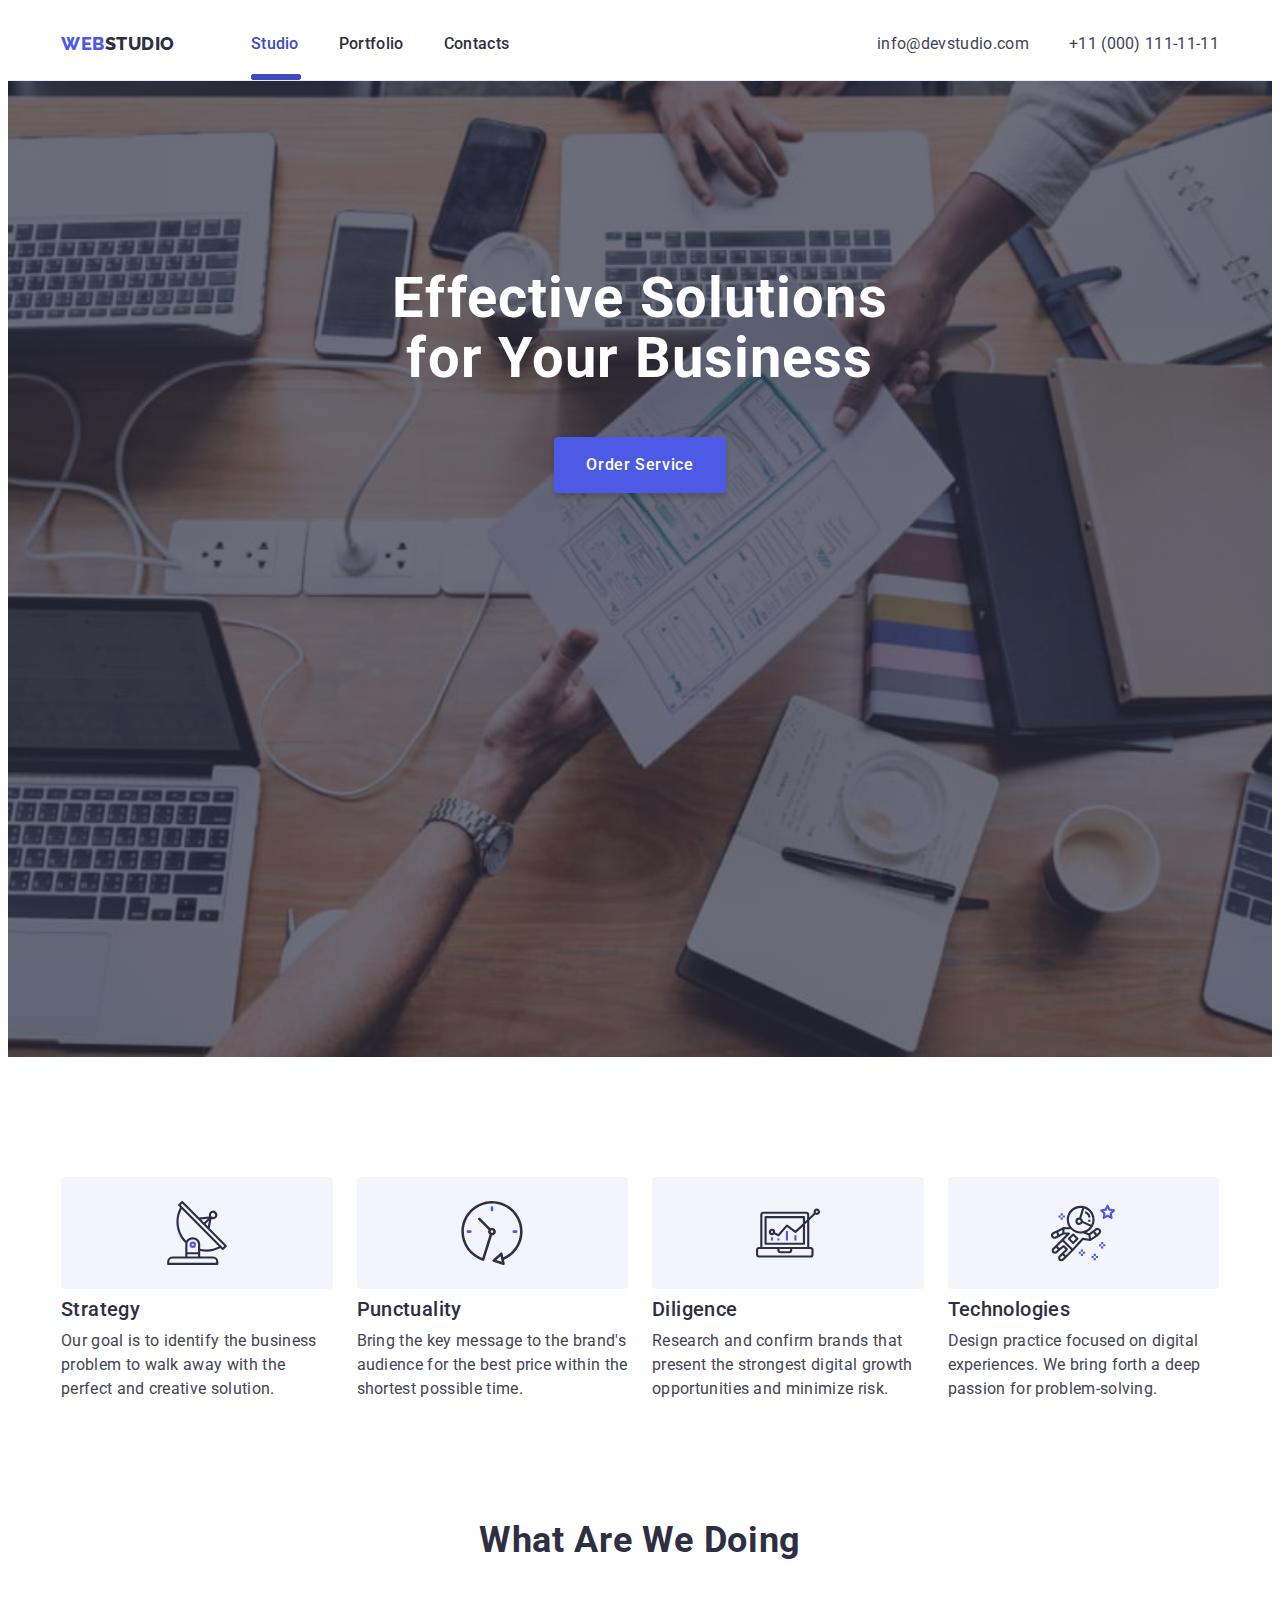
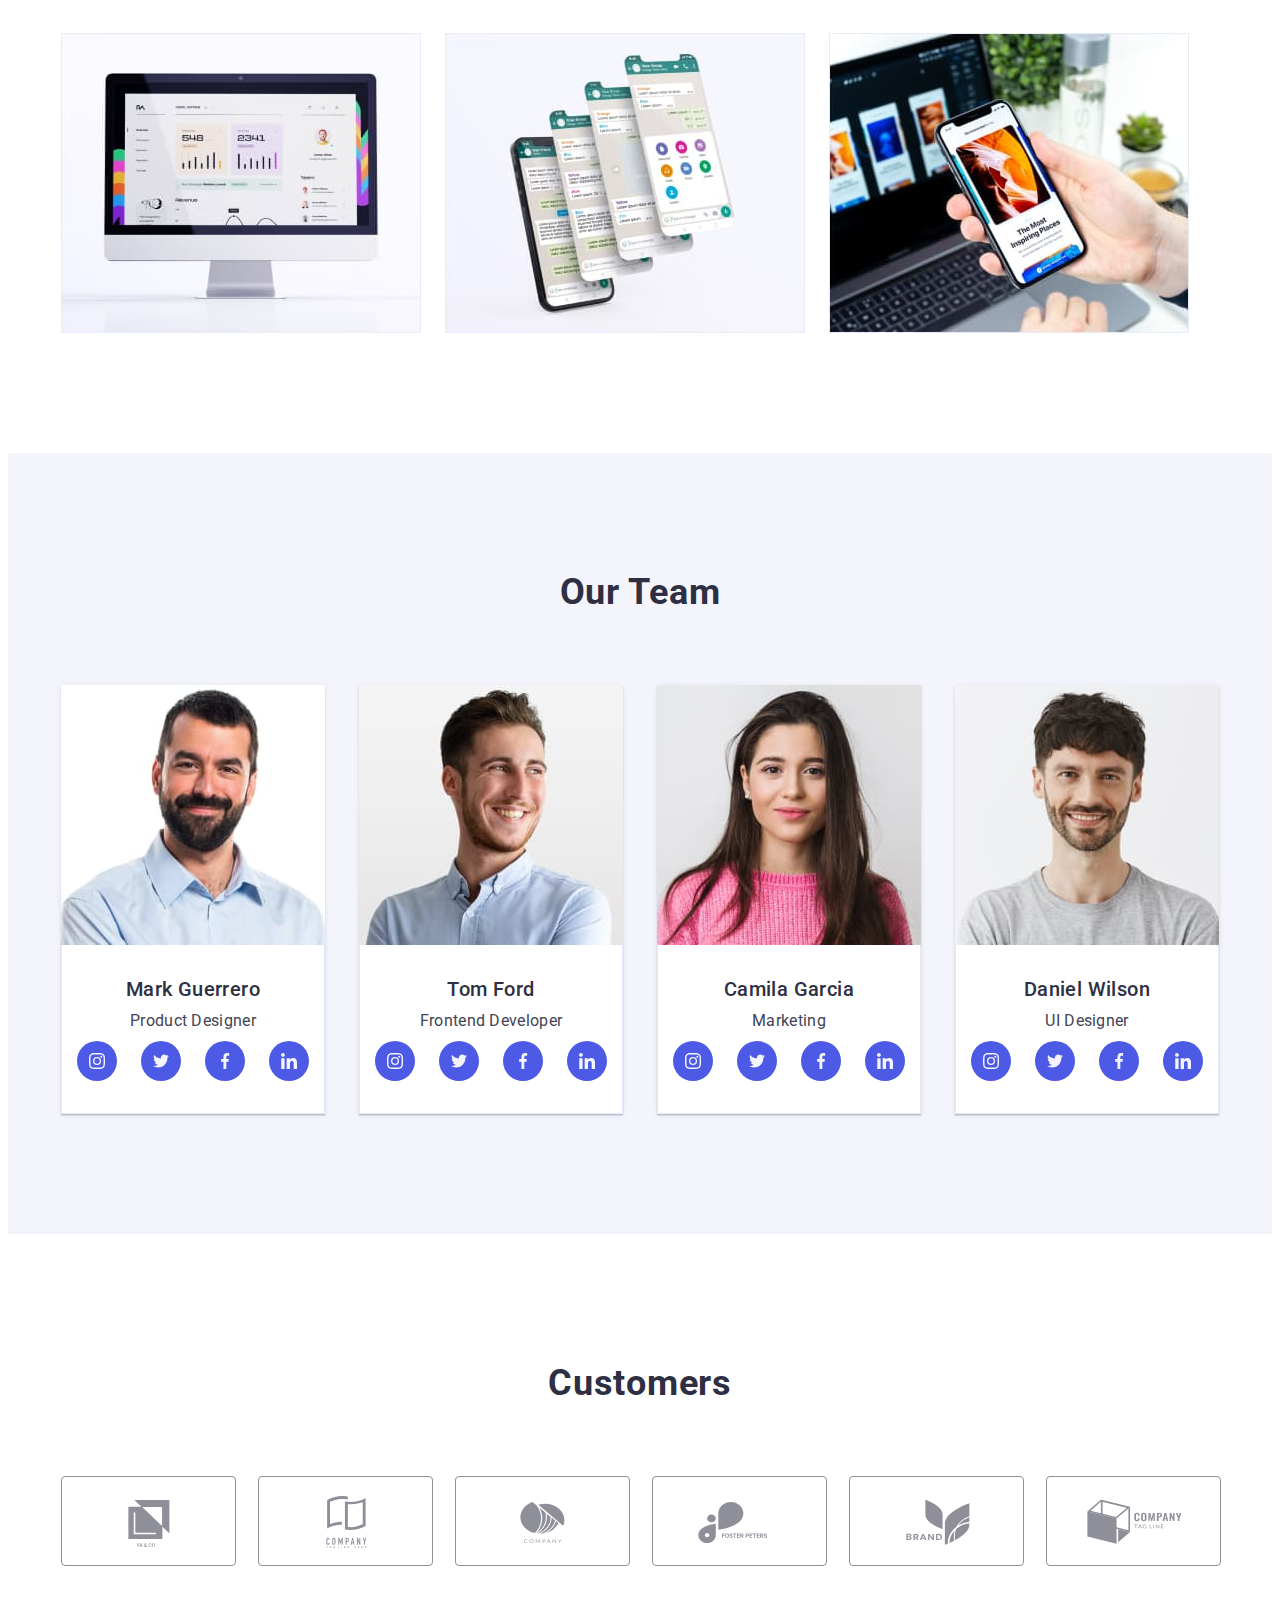
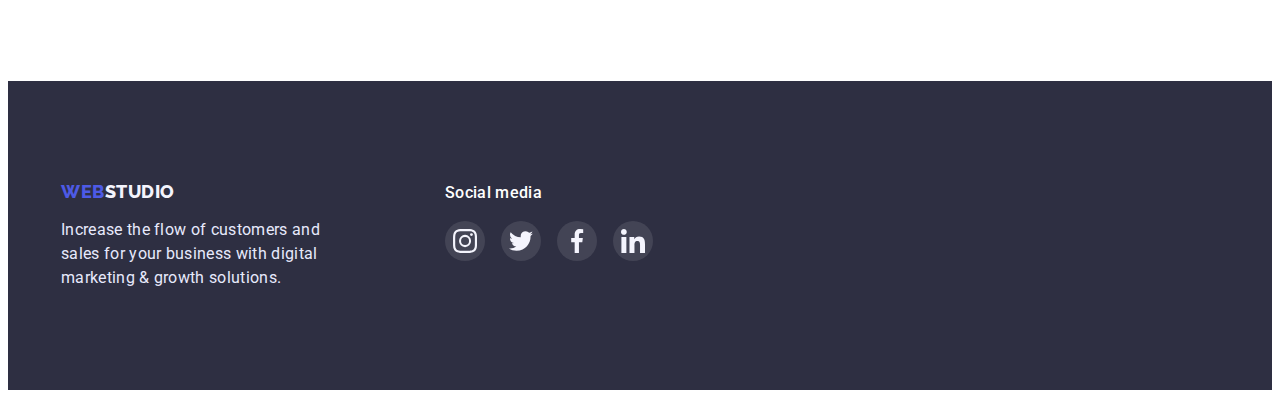
==== index.html @ 2a52113b "Initial commit" ====
<!DOCTYPE html>
<html lang="en">
  <head>
    <meta charset="UTF-8" />
    <meta http-equiv="X-UA-Compatible" content="IE=edge" />
    <meta name="viewport" content="width=device-width, initial-scale=1.0" />
    <title>Studio</title>
    <link rel="preconnect" href="https://fonts.googleapis.com" />
    <link rel="preconnect" href="https://fonts.gstatic.com" crossorigin />
    <link
      href="https://fonts.googleapis.com/css2?family=Raleway:wght@800&family=Roboto:wght@400;500;700&display=swap"
      rel="stylesheet"
    />
    <link
      rel="stylesheet"
      href="https://cdnjs.cloudflare.com/ajax/libs/modern-normalize/1.1.0/modern-normalize.min.css"
      integrity="sha512-wpPYUAdjBVSE4KJnH1VR1HeZfpl1ub8YT/NKx4PuQ5NmX2tKuGu6U/JRp5y+Y8XG2tV+wKQpNHVUX03MfMFn9Q=="
      crossorigin="anonymous"
      referrerpolicy="no-referrer"
    />
    <link rel="stylesheet" href="./css/style.css" />
  </head>
  <body>
    <header class="header-page">
      <div class="container container-menu">
        <nav class="nav-menu">
          <a href="./index.html" class="logo link"
            >Web<span class="part">Studio</span></a
          >
          <ul class="nav-list list">
            <li class="item">
              <a href="./index.html" class="nav-link link current">Studio</a>
            </li>
            <li class="item">
              <a href="./portfolio.html" class="nav-link link">Portfolio</a>
            </li>
            <li class="item">
              <a href="" class="nav-link link">Contacts</a>
            </li>
          </ul>
        </nav>
        <address class="contact">
          <ul class="contact-list list">
            <li class="contact-item">
              <a href="mailto:info@devstudio.com" class="contact-link link"
                >info@devstudio.com</a
              >
            </li>
            <li class="contact-item">
              <a href="tel:+110001111111" class="contact-link link"
                >+11 (000) 111-11-11</a
              >
            </li>
          </ul>
        </address>
      </div>
    </header>
    <main>
      <section class="hero">
        <h1 class="hero-title">Effective Solutions for Your Business</h1>
        <button type="button" class="hero-button" data-modal-open>
          Order Service
        </button>
      </section>
      <!--Benefits section-->
      <section class="benefits-section section">
        <div class="container">
          <h2 class="visually-hidden">Our benefits</h2>
          <ul class="benefits-list list">
            <li class="benefits-item">
              <div class="icon-item">
                <svg class="benefits-icon" width="64" height="64">
                  <use href="./images/icons.svg#icon-antenna"></use>
                </svg>
              </div>
              <h3 class="subtitle">Strategy</h3>
              <p class="text">
                Our goal is to identify the business problem to walk away with
                the perfect and creative solution.
              </p>
            </li>
            <li class="benefits-item">
              <div class="icon-item">
                <svg class="benefits-icon" width="64" height="64">
                  <use href="./images/icons.svg#icon-clock"></use>
                </svg>
              </div>
              <h3 class="subtitle">Punctuality</h3>
              <p class="text">
                Bring the key message to the brand's audience for the best price
                within the shortest possible time.
              </p>
            </li>
            <li class="benefits-item">
              <div class="icon-item">
                <svg class="benefits-icon" width="64" height="64">
                  <use href="./images/icons.svg#icon-diagram"></use>
                </svg>
              </div>
              <h3 class="subtitle">Diligence</h3>
              <p class="text">
                Research and confirm brands that present the strongest digital
                growth opportunities and minimize risk.
              </p>
            </li>
            <li class="benefits-item">
              <div class="icon-item">
                <svg class="benefits-icon" width="64" height="64">
                  <use href="./images/icons.svg#icon-astronaut"></use>
                </svg>
              </div>
              <h3 class="subtitle">Technologies</h3>
              <p class="text">
                Design practice focused on digital experiences. We bring forth a
                deep passion for problem-solving.
              </p>
            </li>
          </ul>
        </div>
      </section>
      <section class="about-section section">
        <div class="container">
          <h2 class="section-title">What are we doing</h2>
          <ul class="image-list list">
            <li class="image-item">
              <img
                src="./images/img1.jpg"
                alt="Monitor of computer"
                width="360"
                height="300"
              />
            </li>
            <li class="image-item">
              <img
                src="./images/img2.jpg"
                alt="Smartphone"
                width="360"
                height="300"
              />
            </li>
            <li class="image-item">
              <img
                src="./images/img3.jpg"
                alt="Laptop and mobile phone"
                width="360"
                height="300"
              />
            </li>
          </ul>
        </div>
      </section>
      <!--Our team section-->
      <section class="team-section section">
        <div class="container">
          <h2 class="section-title">Our Team</h2>
          <ul class="team-list list">
            <li class="team-item">
              <div class="team-card">
                <img
                  src="./images/mark.jpg"
                  alt="Member of team Mark Guerrero"
                  width="264"
                  height="260"
                  class="card-img"
                />
                <div class="content-team content">
                  <h3 class="card-title centered">Mark Guerrero</h3>
                  <p class="card-text centered">Product Designer</p>
                  <ul class="content-list list">
                    <li class="content-item">
                      <a href="" class="content-link link">
                        <svg class="content-soc-icon" width="16" height="16">
                          <use href="./images/icons.svg#icon-instagram"></use>
                        </svg>
                      </a>
                    </li>
                    <li class="content-item">
                      <a href="" class="content-link link">
                        <svg class="content-soc-icon" width="16" height="16">
                          <use href="./images/icons.svg#icon-twitter"></use>
                        </svg>
                      </a>
                    </li>
                    <li class="content-item">
                      <a href="" class="content-link link">
                        <svg class="content-soc-icon" width="16" height="16">
                          <use href="./images/icons.svg#icon-facebook"></use>
                        </svg>
                      </a>
                    </li>
                    <li class="content-item">
                      <a href="" class="content-link link">
                        <svg class="content-soc-icon" width="16" height="16">
                          <use href="./images/icons.svg#icon-linkedin"></use>
                        </svg>
                      </a>
                    </li>
                  </ul>
                </div>
              </div>
            </li>
            <li class="team-item">
              <div class="team-card">
                <img
                  src="./images/tom.jpg"
                  alt="Member of team Tom Ford"
                  width="264"
                  height="260"
                  class="card-img"
                />
                <div class="content-team content">
                  <h3 class="card-title centered">Tom Ford</h3>
                  <p class="card-text centered">Frontend Developer</p>
                  <ul class="content-list list">
                    <li class="content-item">
                      <a href="" class="content-link link">
                        <svg class="content-soc-icon" width="16" height="16">
                          <use href="./images/icons.svg#icon-instagram"></use>
                        </svg>
                      </a>
                    </li>
                    <li class="content-item">
                      <a href="" class="content-link link">
                        <svg class="content-soc-icon" width="16" height="16">
                          <use href="./images/icons.svg#icon-twitter"></use>
                        </svg>
                      </a>
                    </li>
                    <li class="content-item">
                      <a href="" class="content-link link">
                        <svg class="content-soc-icon" width="16" height="16">
                          <use href="./images/icons.svg#icon-facebook"></use>
                        </svg>
                      </a>
                    </li>
                    <li class="content-item">
                      <a href="" class="content-link link">
                        <svg class="content-soc-icon" width="16" height="16">
                          <use href="./images/icons.svg#icon-linkedin"></use>
                        </svg>
                      </a>
                    </li>
                  </ul>
                </div>
              </div>
            </li>
            <li class="team-item">
              <div class="team-card">
                <img
                  src="./images/camila.jpg"
                  alt="Member of team Camila Garcia"
                  width="264"
                  height="260"
                  class="card-img"
                />
                <div class="content-team content">
                  <h3 class="card-title centered">Camila Garcia</h3>
                  <p class="card-text centered">Marketing</p>
                  <ul class="content-list list">
                    <li class="content-item">
                      <a href="" class="content-link link">
                        <svg class="content-soc-icon" width="16" height="16">
                          <use href="./images/icons.svg#icon-instagram"></use>
                        </svg>
                      </a>
                    </li>
                    <li class="content-item">
                      <a href="" class="content-link link">
                        <svg class="content-soc-icon" width="16" height="16">
                          <use href="./images/icons.svg#icon-twitter"></use>
                        </svg>
                      </a>
                    </li>
                    <li class="content-item">
                      <a href="" class="content-link link">
                        <svg class="content-soc-icon" width="16" height="16">
                          <use href="./images/icons.svg#icon-facebook"></use>
                        </svg>
                      </a>
                    </li>
                    <li class="content-item">
                      <a href="" class="content-link link">
                        <svg class="content-soc-icon" width="16" height="16">
                          <use href="./images/icons.svg#icon-linkedin"></use>
                        </svg>
                      </a>
                    </li>
                  </ul>
                </div>
              </div>
            </li>
            <li class="team-item">
              <div class="team-card">
                <img
                  src="./images/daniel.jpg"
                  alt="Member of team Daniel Wilson"
                  width="264"
                  height="260"
                  class="card-img"
                />
                <div class="content-team content">
                  <h3 class="card-title centered">Daniel Wilson</h3>
                  <p class="card-text centered">UI Designer</p>

                  <ul class="content-list list">
                    <li class="content-item">
                      <a href="" class="content-link link">
                        <svg class="content-soc-icon" width="16" height="16">
                          <use href="./images/icons.svg#icon-instagram"></use>
                        </svg>
                      </a>
                    </li>
                    <li class="content-item">
                      <a href="" class="content-link link">
                        <svg class="content-soc-icon" width="16" height="16">
                          <use href="./images/icons.svg#icon-twitter"></use>
                        </svg>
                      </a>
                    </li>
                    <li class="content-item">
                      <a href="" class="content-link link">
                        <svg class="content-soc-icon" width="16" height="16">
                          <use href="./images/icons.svg#icon-facebook"></use>
                        </svg>
                      </a>
                    </li>
                    <li class="content-item">
                      <a href="" class="content-link link">
                        <svg class="content-soc-icon" width="16" height="16">
                          <use href="./images/icons.svg#icon-linkedin"></use>
                        </svg>
                      </a>
                    </li>
                  </ul>
                </div>
              </div>
            </li>
          </ul>
        </div>
      </section>
      <!--Customers-section-->
      <section class="customers-section section">
        <div class="container">
          <h2 class="customers-title centered">Customers</h2>
          <ul class="customers-list list">
            <li class="customers-item">
              <a href="" class="customers-link link">
                <svg class="customers-icon" width="104" height="56">
                  <use href="./images/icons.svg#icon-logo_1"></use>
                </svg>
              </a>
            </li>
            <li class="customers-item">
              <a href="" class="customers-link link">
                <svg class="customers-icon" width="104" height="56">
                  <use href="./images/icons.svg#icon-logo_2"></use>
                </svg>
              </a>
            </li>
            <li class="customers-item">
              <a href="" class="customers-link link">
                <svg class="customers-icon" width="104" height="56">
                  <use href="./images/icons.svg#icon-logo_3"></use>
                </svg>
              </a>
            </li>
            <li class="customers-item">
              <a href="" class="customers-link link">
                <svg class="customers-icon" width="104" height="56">
                  <use href="./images/icons.svg#icon-logo_4"></use>
                </svg>
              </a>
            </li>
            <li class="customers-item">
              <a href="" class="customers-link link">
                <svg class="customers-icon" width="104" height="56">
                  <use href="./images/icons.svg#icon-logo_5"></use>
                </svg>
              </a>
            </li>
            <li class="customers-item">
              <a href="" class="customers-link link">
                <svg class="customers-icon" width="104" height="56">
                  <use href="./images/icons.svg#icon-logo_6"></use>
                </svg>
              </a>
            </li>
          </ul>
        </div>
      </section>
      <!--Modal window-->
      <div class="backdrop is-hidden" data-modal>
        <div class="modal">
          <button class="modal-close-btn" type="button" data-modal-close>
            <svg class="modal-close-icon" width="8" height="8">
              <use href="./images/icons.svg#icon-close-black"></use>
            </svg>
          </button>
        </div>
      </div>
    </main>
    <footer class="end-page">
      <div class="footer-container container">
        <div class="footer-content">
          <a href="./index.html" class="footer-logo link"
            >Web<span class="footer-part">Studio</span></a
          >
          <p class="footer-text">
            Increase the flow of customers and sales for your business with
            digital marketing & growth solutions.
          </p>
        </div>
        <div class="footer-soc-content">
          <p class="soc-text">Social media</p>
          <ul class="footer-soc-list list">
            <li class="footer-soc-item">
              <a href="" class="footer-soc-link link">
                <svg class="footer-soc-icon" width="24" height="24">
                  <use href="./images/icons.svg#icon-instagram"></use>
                </svg>
              </a>
            </li>
            <li class="footer-soc-item">
              <a href="" class="footer-soc-link link">
                <svg class="footer-soc-icon" width="24" height="24">
                  <use href="./images/icons.svg#icon-twitter"></use>
                </svg>
              </a>
            </li>
            <li class="footer-soc-item">
              <a href="" class="footer-soc-link link">
                <svg class="footer-soc-icon" width="24" height="24">
                  <use href="./images/icons.svg#icon-facebook"></use>
                </svg>
              </a>
            </li>
            <li class="footer-soc-item">
              <a href="" class="footer-soc-link link">
                <svg class="footer-soc-icon" width="24" height="24">
                  <use href="./images/icons.svg#icon-linkedin"></use>
                </svg>
              </a>
            </li>
          </ul>
        </div>
      </div>
    </footer>

    <script src="./js/modal.js"></script>
  </body>
</html>
---- css/style.css ----
:root {
  --primary-color: #2e2f42;
  --branding-color: #404bbf;
  --accent-color: #4d5ae5;
  --invent-color: #ffffff;
  --secondary-color: #434455;
  --additional-color: #f4f4fd;
  --rare-color: #e7e9fc;
  --default-color: #000;
  --decoration-color: #8e8f99;
  --box-shadow: 0px 1px 6px rgba(46, 47, 66, 0.08),
    0px 1px 1px rgba(46, 47, 66, 0.16), 0px 2px 1px rgba(46, 47, 66, 0.08);
  --transition-duration: 250ms;
  --transition-time-function: cubic-bezier(0.4, 0, 0.2, 1);
}

body {
  font-family: "Roboto", sans-serif;
  font-weight: 400;
  font-size: 16px;
  letter-spacing: 0.02em;
  color: var(--secondary-color);
}
h1,
h2,
h3,
h4,
h5,
h6,
p {
  margin-top: 0;
  margin-bottom: 0;
}
img {
  display: block;
  width: 100%;
}

.container {
  width: 1158px;
  padding-left: 15px;
  padding-right: 15px;
  margin-left: auto;
  margin-right: auto;
}

.list {
  list-style-type: none;
  margin: 0;
  padding: 0;
}
.link {
  text-decoration: none;
}
.visually-hidden {
  position: absolute;
  width: 1px;
  height: 1px;
  margin: -1px;
  border: 0;
  padding: 0;
  white-space: nowrap;
  clip-path: inset(100%);
  clip: rect(0 0 0 0);
  overflow: hidden;
}
/*Header*/
.header-page {
  border-bottom: 1px solid var(--rare-color);
}
.logo {
  font-family: "Raleway", sans-serif;
  font-weight: 800;
  font-size: 18px;
  line-height: 1.17;
  letter-spacing: 0.03em;
  text-transform: uppercase;
  color: var(--accent-color);
}
.part {
  color: var(--primary-color);
}
.nav-link {
  display: block;
  padding-top: 24px;
  padding-bottom: 24px;
  font-weight: 500;
  line-height: 1.5;
  color: var(--primary-color);
  transition: color var(--transition-duration) var(--transition-time-function);
}

.nav-link:hover,
.nav-link:focus {
  color: var(--branding-color);
}
.current {
  position: relative;
  color: var(--branding-color);
  display: inline-block;
}
.current::after {
  position: absolute;
  display: flex;
  content: "";
  width: 100%;
  height: 4px;
  bottom: 0;
  border: 1px solid var(--branding-color);
  border-radius: 2px;
  background-color: var(--branding-color);
}
.contact {
  font-style: normal;
}
.contact-link {
  display: block;
  padding-top: 24px;
  padding-bottom: 24px;
  line-height: 1.5;
  color: var(--secondary-color);
  transition: color var(--transition-duration) var(--transition-time-function);
}
.contact-link:hover,
.contact-link:focus {
  color: var(--branding-color);
}

.nav-list {
  display: flex;
  margin-left: 76px;
}
.nav-list .item:not(:last-child) {
  margin-right: 40px;
}

.contact-list {
  display: flex;
}
.contact-list .contact-item + .contact-item {
  margin-left: 40px;
}
.nav-menu {
  display: flex;
  align-items: center;
}
.container-menu {
  display: flex;
  justify-content: space-between;
}

/*Hero*/
.hero {
  background-color: var(--primary-color);
  text-align: center;
  padding-top: 188px;
  padding-bottom: 188px;
  min-height: 600px;
  max-width: 1440px;
  margin-left: auto;
  margin-right: auto;
  background-image: linear-gradient(
      rgba(46, 47, 66, 0.7),
      rgba(46, 47, 66, 0.7)
    ),
    url("../images/people-office.jpg");
  background-repeat: no-repeat;
  background-position: center;
  background-size: cover;
}
.hero-title {
  width: 496px;
  margin-left: auto;
  margin-right: auto;
  font-weight: 700;
  font-size: 56px;
  line-height: 1.07;
  letter-spacing: 0.02em;
  color: var(--invent-color);
  margin-bottom: 48px;
}
.hero-button {
  font-family: inherit;
  font-weight: 500;
  font-size: 16px;
  line-height: 1.5;
  letter-spacing: 0.04em;
  background-color: var(--accent-color);
  color: var(--invent-color);
  box-shadow: 0px 4px 4px rgba(0, 0, 0, 0.15);
  border: transparent;
  border-radius: 4px;
  cursor: pointer;
  display: inline-block;
  padding: 16px 32px;
  transition: background-color var(--transition-duration)
    var(--transition-time-function);
}

.hero-button:hover,
.hero-button:focus {
  background-color: var(--branding-color);
}
/*Section-1*/
.section {
  padding-top: 120px;
  padding-bottom: 120px;
}
.about-section {
  padding-top: 0;
}
.benefits-list {
  display: flex;
}
.benefits-item {
  width: calc((100% - 72px) / 4);
}
.benefits-list .benefits-item + .benefits-item {
  margin-left: 24px;
}
.icon-item {
  height: 112px;
  background-color: var(--additional-color);
  border: none;
  border-radius: 4px;
  margin-bottom: 8px;
  display: flex;
  justify-content: center;
  align-items: center;
}

.subtitle {
  font-weight: 500;
  font-size: 20px;
  line-height: 1.2;
  letter-spacing: 0.02em;
  color: var(--primary-color);
  margin-bottom: 8px;
}
.text {
  line-height: 1.5;
}
/*Section-2*/

.image-list {
  display: flex;
}
.image-list .image-item + .image-item {
  margin-left: 24px;
}
.section-title {
  font-size: 36px;
  line-height: 1.11;
  letter-spacing: 0.02em;
  color: var(--primary-color);
  text-align: center;
  text-transform: capitalize;
  margin-bottom: 72px;
}

/*Section-3*/
.team-section {
  background-color: var(--additional-color);
}
.team-card {
  box-shadow: var(--box-shadow);
}

.team-list {
  display: flex;
  justify-content: space-between;
}

.team-list .team-item + .team-item {
  margin-left: 24px;
}
.content-item {
  width: 40px;
  height: 40px;
}
.content-list {
  display: flex;
  justify-content: center;
  gap: 24px;
}
.content-link {
  width: 100%;
  height: 100%;
  border-radius: 50%;
  background-color: var(--accent-color);
  display: flex;
  align-items: center;
  justify-content: center;
  fill: var(--additional-color);
  transition: background-color var(--transition-duration)
      var(--transition-time-function),
    fill var(--transition-duration) var(--transition-time-function);
}
.content-icon {
  fill: currentColor;
}
.content-link:hover,
.content-link:focus {
  background-color: var(--branding-color);
  fill: var(--invent-color);
}

.card-title {
  font-weight: 500;
  font-size: 20px;
  line-height: 1.2;
  letter-spacing: 0.02em;
  color: var(--primary-color);
  margin-bottom: 8px;
}
.card-text {
  line-height: 1.5;
  color: var(--secondary-color);
  margin-bottom: 8px;
}
.centered {
  text-align: center;
}
.filters-list {
  display: flex;
  justify-content: center;
  margin-bottom: 72px;
}
.filters-list .filter-imem + .filter-imem {
  margin-left: 24px;
}

.filter-button {
  font-family: inherit;
  font-weight: 500;
  font-size: 16px;
  line-height: 1.5;
  text-align: center;
  letter-spacing: 0.04em;
  color: var(--accent-color);
  background: var(--additional-color);
  border: 1px solid var(--rare-color);
  border-radius: 4px;
  cursor: pointer;
  padding: 12px 24px;
  transition: background-color var(--transition-duration)
      var(--transition-time-function),
    color var(--transition-duration) var(--transition-time-function),
    border var(--transition-duration) var(--transition-time-function),
    box-shadow var(--transition-duration) var(--transition-time-function);
}
.filter-button:hover,
.filter-button:focus {
  background-color: var(--branding-color);
  color: var(--invent-color);
  border: 1px solid var(--branding-color);
  box-shadow: 0px 3px 1px rgba(0, 0, 0, 0.1), 0px 2px 1px rgba(0, 0, 0, 0.08),
    0px 2px 2px rgba(0, 0, 0, 0.12);
}

.work-section {
  padding-top: 96px;
}

.content {
  padding-top: 32px;
  padding-bottom: 32px;

  background-color: var(--invent-color);
  border: 1px solid var(--rare-color);
  border-top: transparent;
}
.work-content {
  padding-left: 16px;
}

.works-list {
  display: flex;
  flex-wrap: wrap;
  margin-left: -24px;
  margin-top: -48px;
}
.works-list > .card-item {
  flex-basis: calc(100% / 3-24px);
  margin-left: 24px;
  margin-top: 48px;
}
.work-link {
  display: block;
  transition: box-shadow 250ms cubic-bezier(0.4, 0, 0.2, 1);
}

.work-link:hover,
.work-link:focus {
  box-shadow: var(--box-shadow);
}
.work-link:hover .overlay,
.work-link:focus .overlay {
  transform: translate(0, 0);
}

.card-thumb {
  position: relative;
  overflow: hidden;
}
.overlay {
  position: absolute;
  top: 0;
  left: 0;
  width: 100%;
  height: 100%;
  background-color: var(--accent-color);
  display: inline-block;
  padding: 40px 32px;
  font-size: 16px;
  line-height: 1.5;
  letter-spacing: 0.02em;
  color: var(--additional-color);
  transform: translate(0, 101%);
  transition: transform var(--transition-duration)
    var(--transition-time-function);
}

/*Customers*/
.customers-section {
  padding-top: 130px;
  padding-bottom: 117px;
}
.customers-title {
  margin-bottom: 72px;
  font-size: 36px;
  line-height: 1.11;
  letter-spacing: 0.02em;
  text-transform: capitalize;
  color: var(--primary-color);
}
.customers-list {
  display: flex;
  justify-content: space-between;
  gap: 24px;
}

.customers-item {
  width: calc((100% - 120px) / 6);
  height: 88px;
}
.customers-link {
  width: 100%;
  height: 100%;
  display: flex;
  align-items: center;
  justify-content: center;
  border: 1px solid var(--decoration-color);
  border-radius: 4px;
  color: var(--decoration-color);
  transition: border var(--transition-duration) var(--transition-time-function),
    color var(--transition-duration) var(--transition-time-function);
}
.customers-icon {
  fill: currentColor;
}
.customers-link:hover,
.customers-link:focus {
  border: 1px solid var(--branding-color);
  color: var(--branding-color);
}

/*Footer*/
.end-page {
  background-color: var(--primary-color);
  padding-top: 100px;
  padding-bottom: 100px;
}
.footer-logo {
  font-family: "Raleway", sans-serif;
  font-style: normal;
  font-weight: 800;
  font-size: 18px;
  line-height: 1.17;
  letter-spacing: 0.03em;
  text-transform: uppercase;
  color: var(--accent-color);
  display: inline-block;
  margin-bottom: 16px;
}
.footer-part {
  color: var(--additional-color);
}
.footer-text {
  line-height: 1.5;
  color: var(--rare-color);
}
.footer-content {
  max-width: 264px;
}
.footer-soc-content {
  margin-left: 120px;
}
.soc-text {
  font-weight: 500;
  font-size: 16px;
  line-height: 1.5;
  letter-spacing: 0.02em;
  color: var(--invent-color);
  margin-bottom: 16px;
}
.footer-soc-list {
  display: flex;
  gap: 16px;
}
.footer-soc-item {
  width: 40px;
  height: 40px;
}
.footer-soc-link {
  width: 100%;
  height: 100%;
  border-radius: 50%;
  display: flex;
  align-items: center;
  justify-content: center;
  background-color: rgba(255, 255, 255, 0.1);
  color: var(--additional-color);
  transition: background-color var(--transition-duration)
      var(--transition-time-function),
    color var(--transition-duration) var(--transition-time-function);
}
.footer-soc-icon {
  fill: currentColor;
}
.footer-soc-link:hover,
.footer-soc-link:focus {
  background-color: #31d0aa;
  color: var(--invent-color);
}

.footer-container {
  display: flex;
}
.description {
  line-height: 1.5;
  color: var(--additional-color);
}
/*Modal window*/
.backdrop {
  position: fixed;
  top: 0;
  left: 0;
  width: 100%;
  height: 100%;
  opacity: 1;
  background-color: rgba(46, 47, 66, 0.4);
  transition: opacity var(--transition-duration) var(--transition-time-function),
    visibility var(--transition-duration) var(--transition-time-function);
}
.backdrop.is-hidden {
  opacity: 0;
  pointer-events: none;
  visibility: hidden;
}
.modal {
  position: absolute;
  min-width: 408px;
  min-height: 576px;
  top: 50%;
  left: 50%;

  transform: translate(-50%, -50%);
  background-color: #fcfcfc;
  border-radius: 4px;
  transition: transform var(--transition-duration)
    var(--transition-time-function);
}

.modal-close-btn {
  position: absolute;
  top: 24px;
  right: 24px;
  width: 24px;
  height: 24px;
  background-color: var(--rare-color);
  border-radius: 50%;
  border: none;
  display: flex;
  align-items: center;
  justify-content: center;
  cursor: pointer;
  color: var(--default-color);

  transition: backgound-color var(--transition-duration)
      var(--transition-time-function),
    color var(--transition-duration), var(--transition-time-function);
}
.modal-stroke-icon {
  position: absolute;
  top: 24px;
  right: 24px;
}

.modal-close-icon {
  fill: currentColor;
}
.modal-close-btn:hover,
.modal-close-btn:focus {
  background-color: var(--branding-color);
  color: var(--invent-color);
}
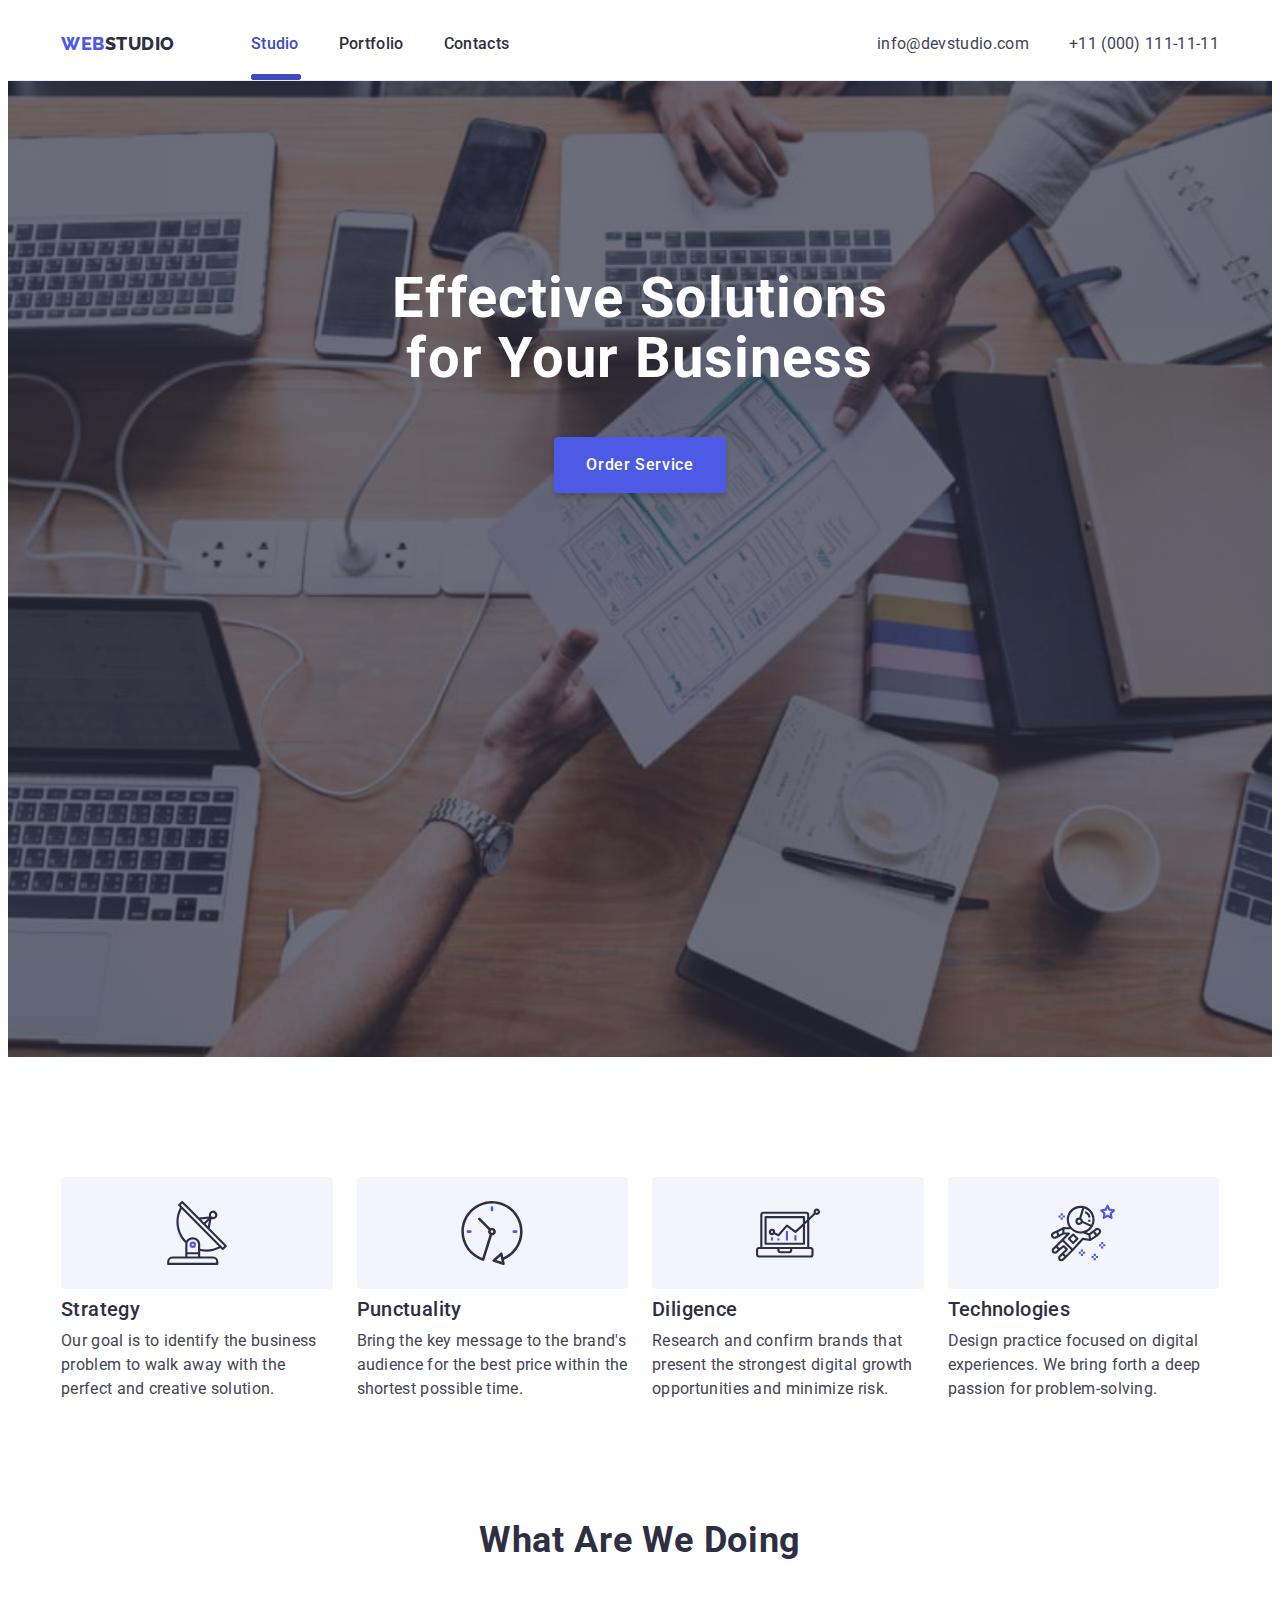
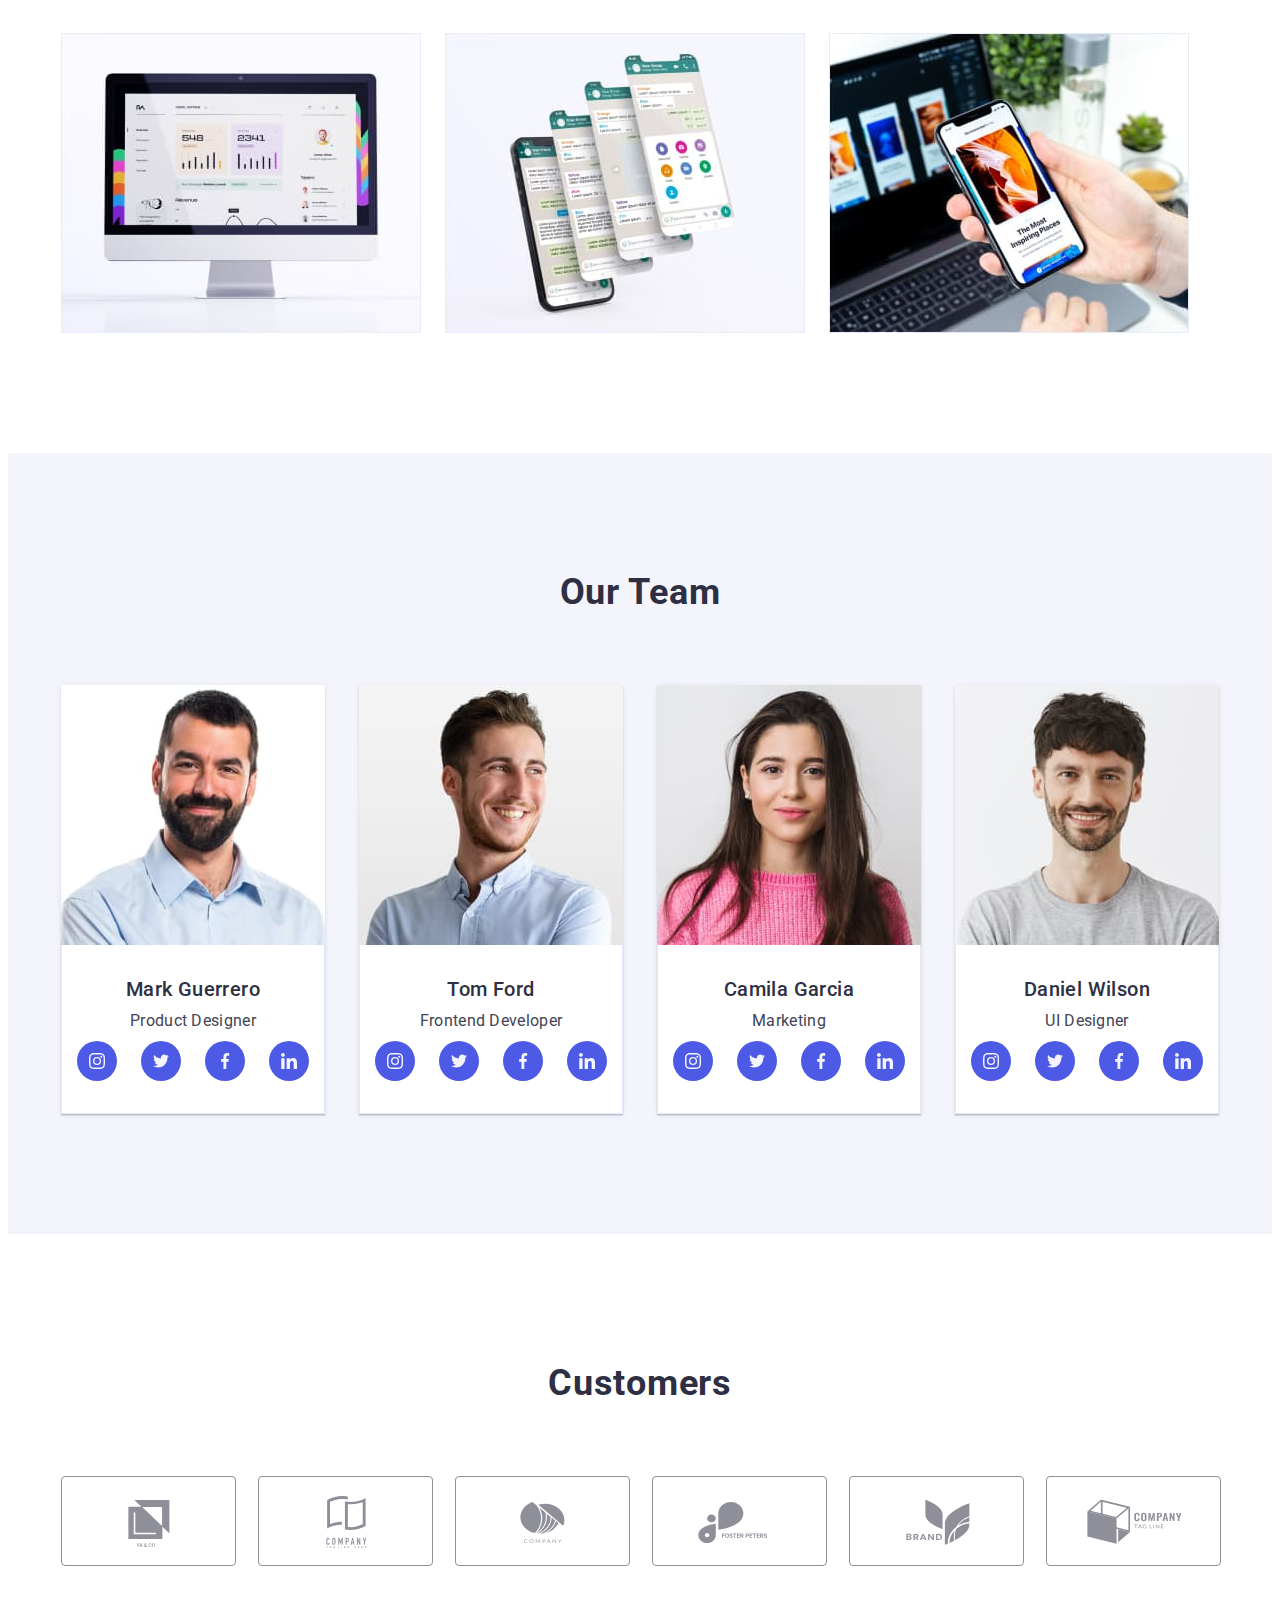
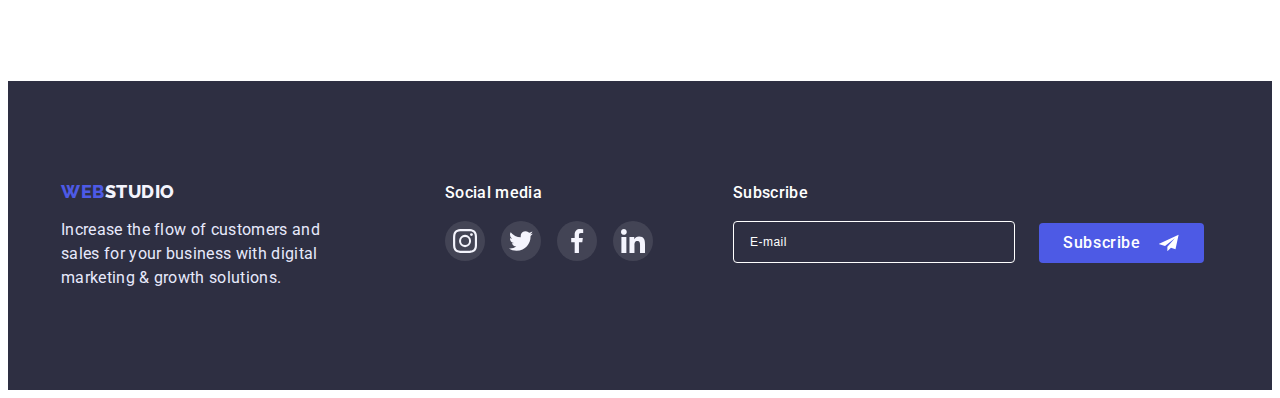
==== commit 6f60bfc8: "Added forms" ====
--- a/index.html
+++ b/index.html
@@ -396,9 +396,82 @@
               <use href="./images/icons.svg#icon-close-black"></use>
             </svg>
           </button>
+          <p class="modal-title">
+            Leave your contacts and we will call you back
+          </p>
+
+          <form class="application">
+            <label for="user-name" class="lable-application">Name</label>
+            <div class="user-form-wrapper icon-person-wrapper">
+              <input
+                type="text"
+                name="user-name"
+                id="user-name"
+                class="input-application"
+                minlength="2"
+                pattern="[a-zA-Zа-яА-ЯіІїЇї]+"
+              />
+
+              <svg class="modal-form-icon" width="18" height="18">
+                <use href="./images/icons.svg#icon-person-black-1"></use>
+              </svg>
+            </div>
+            <label for="phone" class="lable-application">Phone</label>
+            <div class="user-form-wrapper">
+              <input
+                type="tel"
+                name="phone"
+                id="phone"
+                class="input-application"
+              />
+              <svg class="modal-form-icon" width="18" height="24">
+                <use href="./images/icons.svg#icon-phone-input"></use>
+              </svg>
+            </div>
+
+            <label for="user-mail" class="lable-application">Email</label>
+            <div class="user-form-wrapper">
+              <input
+                type="email"
+                name="user_mail"
+                id="user-mail"
+                class="input-application"
+              />
+              <svg class="modal-form-icon" width="18" height="24">
+                <use href="./images/icons.svg#icon-email-black"></use>
+              </svg>
+            </div>
+
+            <label for="comment" class="lable-application">Comment</label>
+
+            <textarea
+              name="comment"
+              id="comment"
+              placeholder="Text input"
+              class="text-input"
+            ></textarea>
+            <label class="modal-form-check-desc"
+              >I accept the terms and conditions of the
+              <a href="" class="policy-link">Privacy Policy</a>
+              <input
+                type="checkbox"
+                name="user_policy"
+                class="modal-form-check visually-hidden"
+              />
+
+              <span class="form-check-icon-wrap">
+                <svg class="form-check-icon" width="10" height="8">
+                  <use href="./images/icons.svg#icon-vector-click"></use>
+                </svg>
+              </span>
+            </label>
+
+            <button type="submit" class="application-btn">Send</button>
+          </form>
         </div>
       </div>
     </main>
+    <!--Footer-->
     <footer class="end-page">
       <div class="footer-container container">
         <div class="footer-content">
@@ -410,38 +483,62 @@
             digital marketing & growth solutions.
           </p>
         </div>
-        <div class="footer-soc-content">
-          <p class="soc-text">Social media</p>
-          <ul class="footer-soc-list list">
-            <li class="footer-soc-item">
-              <a href="" class="footer-soc-link link">
-                <svg class="footer-soc-icon" width="24" height="24">
-                  <use href="./images/icons.svg#icon-instagram"></use>
-                </svg>
-              </a>
-            </li>
-            <li class="footer-soc-item">
-              <a href="" class="footer-soc-link link">
-                <svg class="footer-soc-icon" width="24" height="24">
-                  <use href="./images/icons.svg#icon-twitter"></use>
-                </svg>
-              </a>
-            </li>
-            <li class="footer-soc-item">
-              <a href="" class="footer-soc-link link">
-                <svg class="footer-soc-icon" width="24" height="24">
-                  <use href="./images/icons.svg#icon-facebook"></use>
-                </svg>
-              </a>
-            </li>
-            <li class="footer-soc-item">
-              <a href="" class="footer-soc-link link">
-                <svg class="footer-soc-icon" width="24" height="24">
-                  <use href="./images/icons.svg#icon-linkedin"></use>
-                </svg>
-              </a>
-            </li>
-          </ul>
+        <div class="footer-box">
+          <div class="footer-soc-content">
+            <p class="footer-soc-text">Social media</p>
+            <ul class="footer-soc-list list">
+              <li class="footer-soc-item">
+                <a href="" class="footer-soc-link link">
+                  <svg class="footer-soc-icon" width="24" height="24">
+                    <use href="./images/icons.svg#icon-instagram"></use>
+                  </svg>
+                </a>
+              </li>
+              <li class="footer-soc-item">
+                <a href="" class="footer-soc-link link">
+                  <svg class="footer-soc-icon" width="24" height="24">
+                    <use href="./images/icons.svg#icon-twitter"></use>
+                  </svg>
+                </a>
+              </li>
+              <li class="footer-soc-item">
+                <a href="" class="footer-soc-link link">
+                  <svg class="footer-soc-icon" width="24" height="24">
+                    <use href="./images/icons.svg#icon-facebook"></use>
+                  </svg>
+                </a>
+              </li>
+              <li class="footer-soc-item">
+                <a href="" class="footer-soc-link link">
+                  <svg class="footer-soc-icon" width="24" height="24">
+                    <use href="./images/icons.svg#icon-linkedin"></use>
+                  </svg>
+                </a>
+              </li>
+            </ul>
+          </div>
+
+          <form class="subscribe-form">
+            <div class="subscribe-form-field">
+              <label for="mail" class="mail-lable footer-soc-text"
+                >Subscribe</label
+              >
+              <input
+                type="email"
+                name="mail"
+                id="mail"
+                placeholder="E-mail"
+                class="subscribe-input"
+              />
+            </div>
+
+            <button type="submit" class="subscribe-btn">
+              Subscribe
+              <svg class="plane-icon" width="24" height="20">
+                <use href="./images/icons.svg#icon-air-plane"></use>
+              </svg>
+            </button>
+          </form>
         </div>
       </div>
     </footer>
--- a/css/style.css
+++ b/css/style.css
@@ -8,6 +8,8 @@
   --rare-color: #e7e9fc;
   --default-color: #000;
   --decoration-color: #8e8f99;
+  --stroke-color: #9747ff;
+  --input-border-color: rgba(46, 47, 66, 0.4);
   --box-shadow: 0px 1px 6px rgba(46, 47, 66, 0.08),
     0px 1px 1px rgba(46, 47, 66, 0.16), 0px 2px 1px rgba(46, 47, 66, 0.08);
   --transition-duration: 250ms;
@@ -34,6 +36,9 @@
 img {
   display: block;
   width: 100%;
+}
+input {
+  padding: 0;
 }
 
 .container {
@@ -496,7 +501,7 @@
 .footer-soc-content {
   margin-left: 120px;
 }
-.soc-text {
+.footer-soc-text {
   font-weight: 500;
   font-size: 16px;
   line-height: 1.5;
@@ -540,6 +545,70 @@
 .description {
   line-height: 1.5;
   color: var(--additional-color);
+}
+.footer-box {
+  display: flex;
+  align-items: baseline;
+}
+.subscribe-form {
+  display: flex;
+  justify-content: center;
+  align-items: flex-end;
+  margin-left: 80px;
+  gap: 24px;
+}
+.subscribe-form-field {
+  display: flex;
+  flex-direction: column;
+}
+.subscribe-input {
+  width: 264px;
+  height: 40px;
+  border: 1px solid var(--invent-color);
+  border-radius: 4px;
+  background-color: transparent;
+  color: var(--invent-color);
+  padding-left: 16px;
+  transition: border var(--transition-duration) var(--transition-time-function);
+}
+.subscribe-input:focus {
+  outline: none;
+  border: 1px solid var(--accent-color);
+}
+.subscribe-input::placeholder {
+  font-weight: 400;
+  font-size: 12px;
+  line-height: 2;
+  letter-spacing: 0.04em;
+  color: var(--invent-color);
+}
+.subscribe-btn {
+  width: 165px;
+  height: 40px;
+  border-radius: 4px;
+  background-color: var(--accent-color);
+  color: var(--invent-color);
+  font-family: inherit;
+  font-weight: 500;
+  font-size: 16px;
+  line-height: 1.5;
+  border: transparent;
+  letter-spacing: 0.04em;
+  display: flex;
+  justify-content: center;
+  align-items: center;
+  cursor: pointer;
+  padding: 8px 24px;
+  transition: background-color var(--transition-duration)
+    var(--transition-time-function);
+}
+.subscribe-btn:hover,
+.subscribe-btn:focus {
+  background-color: var(--branding-color);
+}
+.plane-icon {
+  fill: currentColor;
+  margin-left: 16px;
 }
 /*Modal window*/
 .backdrop {
@@ -564,7 +633,7 @@
   min-height: 576px;
   top: 50%;
   left: 50%;
-
+  padding: 24px;
   transform: translate(-50%, -50%);
   background-color: #fcfcfc;
   border-radius: 4px;
@@ -591,17 +660,208 @@
       var(--transition-time-function),
     color var(--transition-duration), var(--transition-time-function);
 }
-.modal-stroke-icon {
+.modal-close-btn::before {
+  content: "";
+  width: 24px;
+  height: 24px;
+  background-color: transparent;
+  border: 1px solid transparent;
+  border-radius: 2px;
+  display: flex;
   position: absolute;
-  top: 24px;
-  right: 24px;
+
+  transition: border var(--transition-duration) var(--transition-time-function);
 }
 
 .modal-close-icon {
   fill: currentColor;
 }
+.modal-close-btn:hover::before {
+  border: 1px solid var(--stroke-color);
+}
+
 .modal-close-btn:hover,
 .modal-close-btn:focus {
   background-color: var(--branding-color);
   color: var(--invent-color);
 }
+.modal-title {
+  font-weight: 500;
+  font-size: 16px;
+  line-height: 1.5;
+  text-align: center;
+  letter-spacing: 0.02em;
+  padding-top: 72px;
+  color: var(--primary-color);
+  margin-bottom: 16px;
+}
+.application {
+  display: flex;
+  flex-direction: column;
+}
+.lable-application {
+  margin-bottom: 4px;
+
+  font-weight: 400;
+  font-size: 12px;
+  line-height: 1.17;
+
+  letter-spacing: 0.01em;
+
+  color: var(--decoration-color);
+}
+.input-application {
+  width: 100%;
+  min-height: 40px;
+  border: 1px solid var(--input-border-color);
+  border-radius: 4px;
+  padding-left: 38px;
+  background-color: transparent;
+  transition: border-color var(--transition-duration)
+    var(--transition-time-function);
+}
+.text-input {
+  width: 100%;
+  height: 120px;
+  border: 1px solid var(--input-border-color);
+  border-radius: 4px;
+  background-color: transparent;
+  resize: none;
+  padding: 8px 16px;
+  margin-bottom: 16px;
+  transition: border-color var(--transition-duration)
+    var(--transition-time-function);
+}
+.text-input::placeholder {
+  font-weight: 400;
+  font-size: 12px;
+  line-height: 1.17;
+
+  letter-spacing: 0.04em;
+  color: var(--input-border-color);
+}
+.application-btn {
+  width: 169px;
+  height: 56px;
+  background-color: var(--accent-color);
+  border: transparent;
+  border-radius: 4px;
+
+  font-family: inherit;
+  font-weight: 500;
+  font-size: 16px;
+  line-height: 1.5;
+  align-self: center;
+  text-align: center;
+  letter-spacing: 0.04em;
+  cursor: pointer;
+  color: var(--invent-color);
+  transition: background-color var(--transition-duration)
+    var(--transition-time-function);
+}
+.application-btn:hover,
+.application-btn:focus {
+  background-color: var(--branding-color);
+}
+
+.policy-link {
+  font-weight: 400;
+  font-size: 12px;
+  line-height: 1.33;
+
+  letter-spacing: 0.04em;
+  text-decoration-line: underline;
+
+  color: var(--accent-color);
+  transition: color var(--transition-duration) var(--transition-time-function);
+}
+.policy-link:hover,
+.policy-link:focus {
+  color: var(--branding-color);
+}
+.user-form-wrapper {
+  position: relative;
+  margin-bottom: 8px;
+}
+.modal-form-icon {
+  position: absolute;
+
+  display: block;
+  top: 50%;
+  left: 16px;
+  transform: translate(0, -50%);
+  color: var(--primary-color);
+  transition: fill var(--transition-duration) var(--transition-time-function);
+}
+
+.input-application:focus {
+  outline: none;
+  border-color: var(--accent-color);
+}
+.input-application:focus + .modal-form-icon {
+  fill: var(--accent-color);
+}
+.text-input:focus {
+  outline: none;
+  border-color: var(--accent-color);
+}
+
+.modal-form-check-desc {
+  font-size: 12px;
+  line-height: 1.17;
+  display: block;
+  letter-spacing: 0.04em;
+
+  color: var(--decoration-color);
+  display: flex;
+  align-items: center;
+  gap: 8px;
+  margin-bottom: 24px;
+}
+.modal-form-check:checked + .form-check-icon-wrap {
+  background-color: var(--branding-color);
+  fill: var(--additional-color);
+}
+.modal-form-check:focus + .form-check-icon-wrap {
+  border-color: var(--branding-color);
+}
+.form-check-icon-wrap {
+  display: flex;
+  align-items: center;
+  justify-content: center;
+  width: 16px;
+  height: 16px;
+  background-color: var(--additional-color);
+  color: var(--invent-color);
+  border: 1px solid var(--input-border-color);
+  border-radius: 2px;
+  cursor: pointer;
+  order: -1;
+  transition: border-color var(--transition-duration)
+    var(--transition-time-function);
+}
+.form-check-icon {
+  fill: currentColor;
+  transition: background-color var(--transition-duration)
+      var(--transition-time-function),
+    fill var(--transition-duration) var(--transition-time-function);
+}
+.modal-form-check-desc-wrap {
+  display: flex;
+  align-items: center;
+  gap: 8px;
+  margin-bottom: 24px;
+}
+
+.icon-person-wrapper::after {
+  content: "";
+  display: block;
+  width: 1.25px;
+  height: 18px;
+  position: absolute;
+  top: 50%;
+  left: 34px;
+  margin-left: 4px;
+  transform: translate(0, -50%);
+  background-color: var(--primary-color);
+}
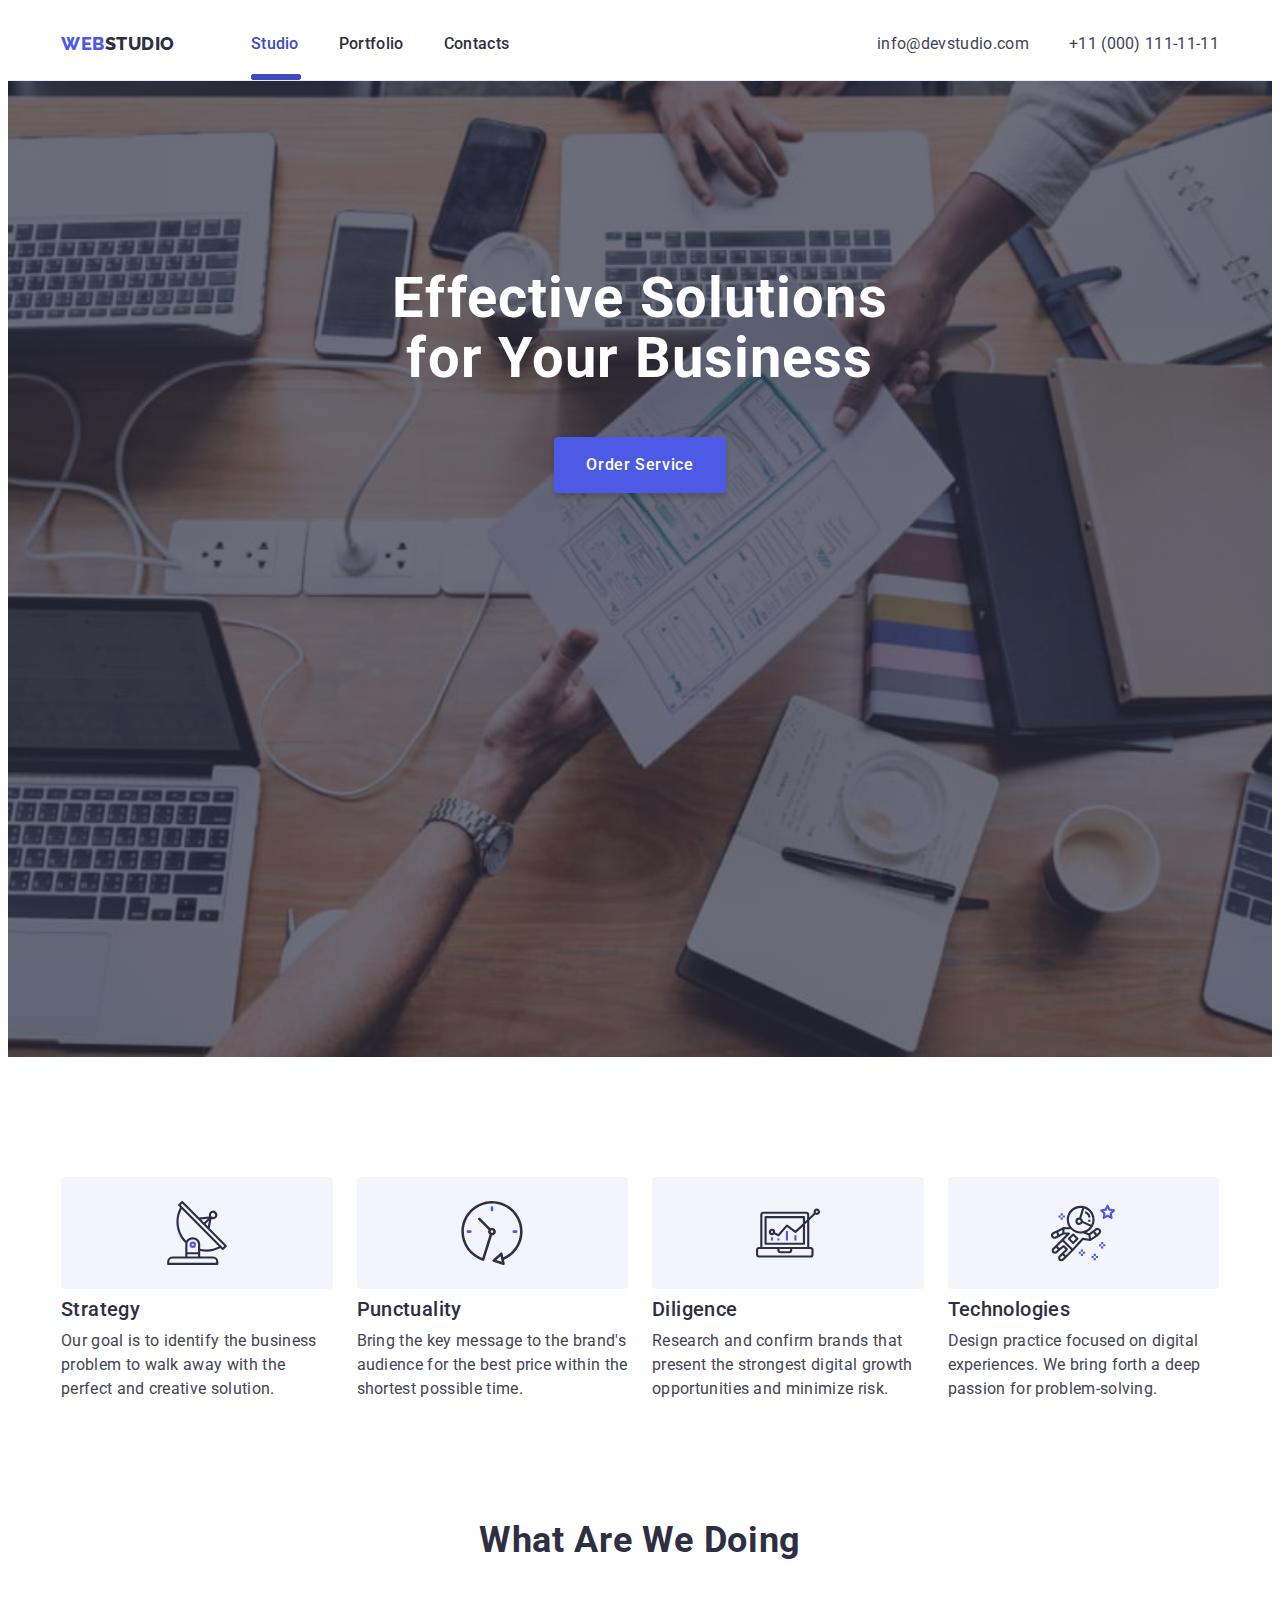
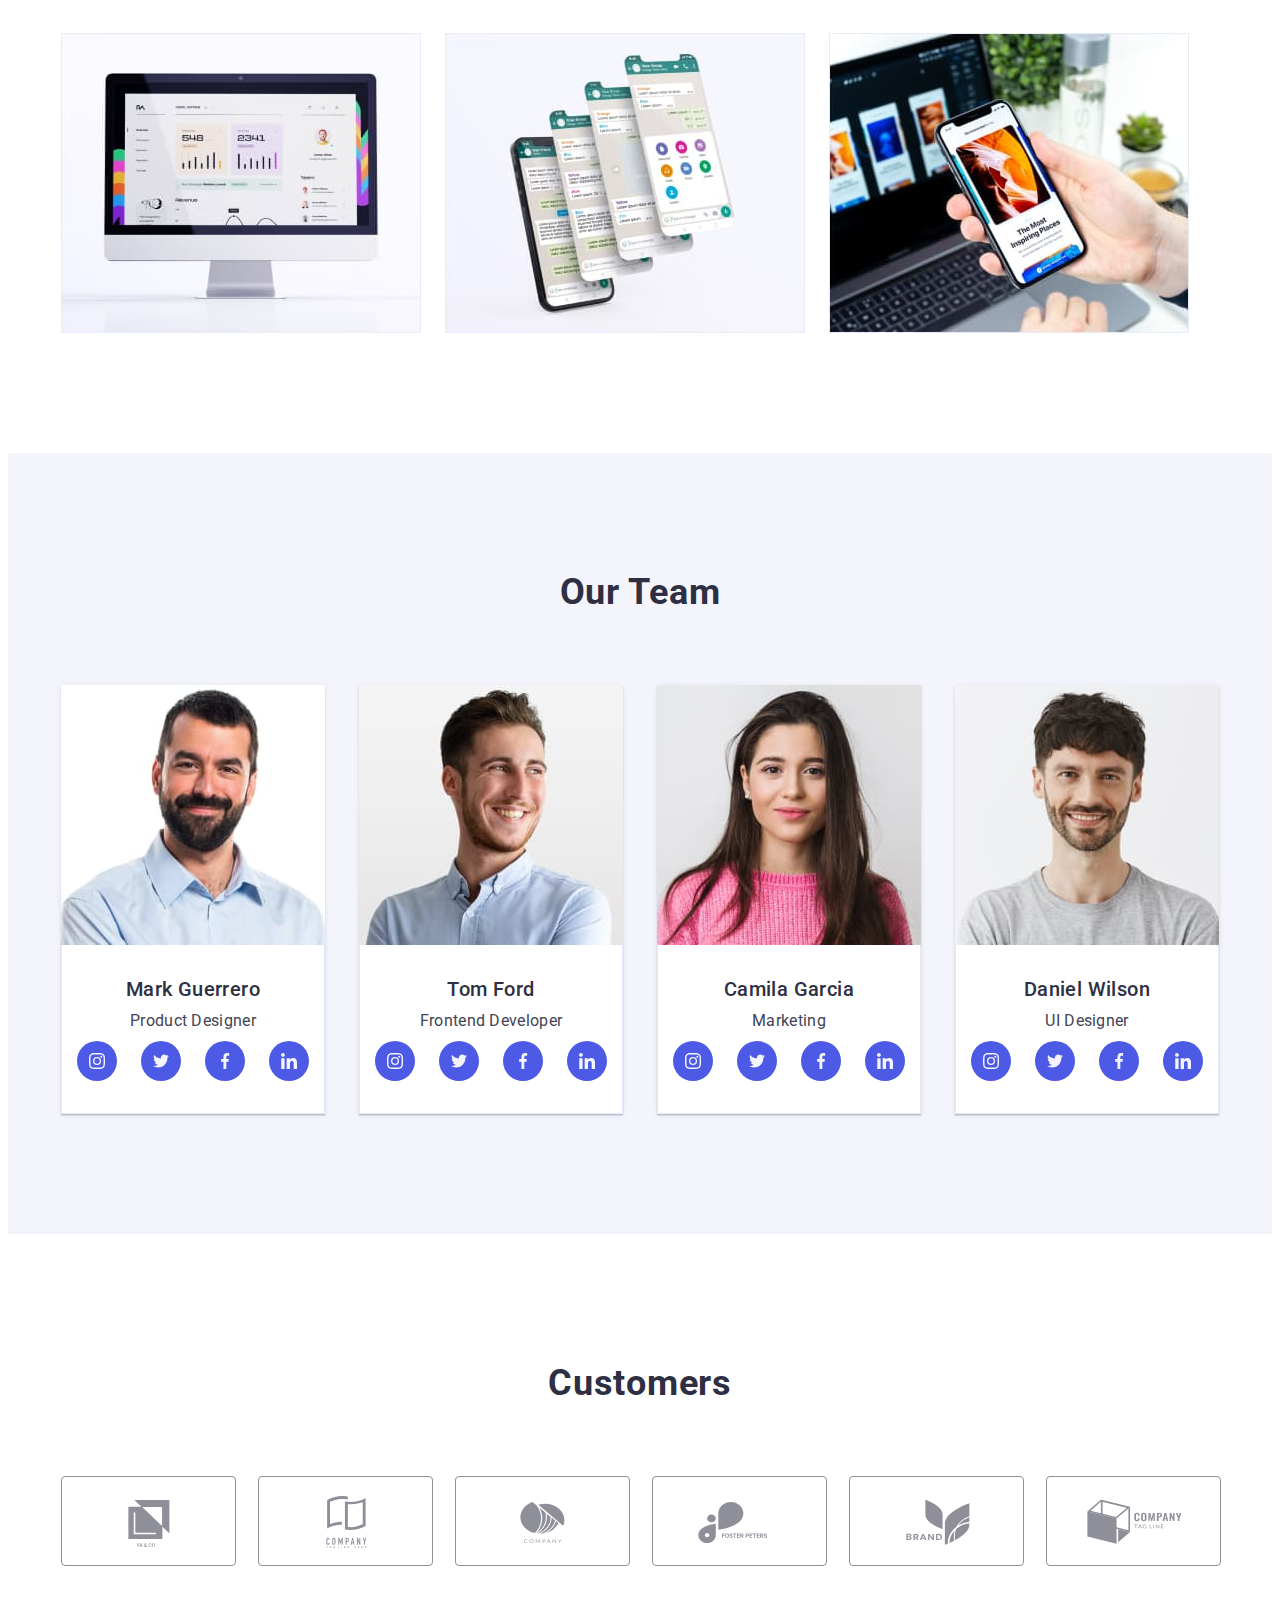
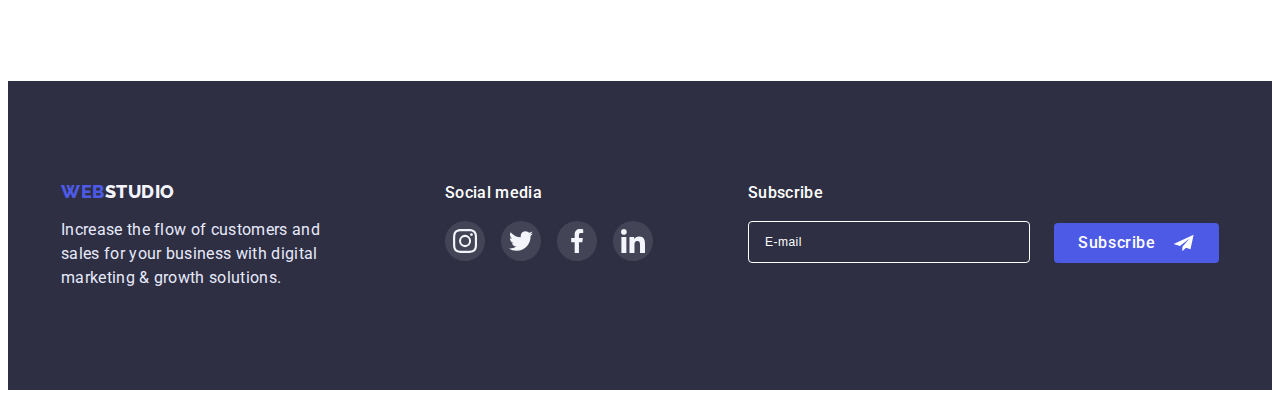
==== commit 26918e3c: "Fixed mistekes" ====
--- a/index.html
+++ b/index.html
@@ -483,54 +483,51 @@
             digital marketing & growth solutions.
           </p>
         </div>
-        <div class="footer-box">
-          <div class="footer-soc-content">
-            <p class="footer-soc-text">Social media</p>
-            <ul class="footer-soc-list list">
-              <li class="footer-soc-item">
-                <a href="" class="footer-soc-link link">
-                  <svg class="footer-soc-icon" width="24" height="24">
-                    <use href="./images/icons.svg#icon-instagram"></use>
-                  </svg>
-                </a>
-              </li>
-              <li class="footer-soc-item">
-                <a href="" class="footer-soc-link link">
-                  <svg class="footer-soc-icon" width="24" height="24">
-                    <use href="./images/icons.svg#icon-twitter"></use>
-                  </svg>
-                </a>
-              </li>
-              <li class="footer-soc-item">
-                <a href="" class="footer-soc-link link">
-                  <svg class="footer-soc-icon" width="24" height="24">
-                    <use href="./images/icons.svg#icon-facebook"></use>
-                  </svg>
-                </a>
-              </li>
-              <li class="footer-soc-item">
-                <a href="" class="footer-soc-link link">
-                  <svg class="footer-soc-icon" width="24" height="24">
-                    <use href="./images/icons.svg#icon-linkedin"></use>
-                  </svg>
-                </a>
-              </li>
-            </ul>
-          </div>
-
+
+        <div class="footer-soc-content">
+          <p class="footer-soc-text">Social media</p>
+          <ul class="footer-soc-list list">
+            <li class="footer-soc-item">
+              <a href="" class="footer-soc-link link">
+                <svg class="footer-soc-icon" width="24" height="24">
+                  <use href="./images/icons.svg#icon-instagram"></use>
+                </svg>
+              </a>
+            </li>
+            <li class="footer-soc-item">
+              <a href="" class="footer-soc-link link">
+                <svg class="footer-soc-icon" width="24" height="24">
+                  <use href="./images/icons.svg#icon-twitter"></use>
+                </svg>
+              </a>
+            </li>
+            <li class="footer-soc-item">
+              <a href="" class="footer-soc-link link">
+                <svg class="footer-soc-icon" width="24" height="24">
+                  <use href="./images/icons.svg#icon-facebook"></use>
+                </svg>
+              </a>
+            </li>
+            <li class="footer-soc-item">
+              <a href="" class="footer-soc-link link">
+                <svg class="footer-soc-icon" width="24" height="24">
+                  <use href="./images/icons.svg#icon-linkedin"></use>
+                </svg>
+              </a>
+            </li>
+          </ul>
+        </div>
+
+        <div class="footer-form-wrap">
+          <p class="footer-soc-text">Subscribe</p>
           <form class="subscribe-form">
-            <div class="subscribe-form-field">
-              <label for="mail" class="mail-lable footer-soc-text"
-                >Subscribe</label
-              >
-              <input
-                type="email"
-                name="mail"
-                id="mail"
-                placeholder="E-mail"
-                class="subscribe-input"
-              />
-            </div>
+            <input
+              type="email"
+              name="mail"
+              id="mail"
+              placeholder="E-mail"
+              class="subscribe-input"
+            />
 
             <button type="submit" class="subscribe-btn">
               Subscribe
--- a/css/style.css
+++ b/css/style.css
@@ -546,21 +546,18 @@
   line-height: 1.5;
   color: var(--additional-color);
 }
-.footer-box {
-  display: flex;
-  align-items: baseline;
-}
+
 .subscribe-form {
   display: flex;
   justify-content: center;
   align-items: flex-end;
-  margin-left: 80px;
+
   gap: 24px;
 }
-.subscribe-form-field {
-  display: flex;
-  flex-direction: column;
-}
+.footer-form-wrap {
+  margin-left: auto;
+}
+
 .subscribe-input {
   width: 264px;
   height: 40px;
@@ -569,6 +566,7 @@
   background-color: transparent;
   color: var(--invent-color);
   padding-left: 16px;
+
   transition: border var(--transition-duration) var(--transition-time-function);
 }
 .subscribe-input:focus {
@@ -630,10 +628,10 @@
 .modal {
   position: absolute;
   min-width: 408px;
-  min-height: 576px;
+
   top: 50%;
   left: 50%;
-  padding: 24px;
+  padding: 72px 24px 24px;
   transform: translate(-50%, -50%);
   background-color: #fcfcfc;
   border-radius: 4px;
@@ -660,24 +658,9 @@
       var(--transition-time-function),
     color var(--transition-duration), var(--transition-time-function);
 }
-.modal-close-btn::before {
-  content: "";
-  width: 24px;
-  height: 24px;
-  background-color: transparent;
-  border: 1px solid transparent;
-  border-radius: 2px;
-  display: flex;
-  position: absolute;
-
-  transition: border var(--transition-duration) var(--transition-time-function);
-}
 
 .modal-close-icon {
   fill: currentColor;
-}
-.modal-close-btn:hover::before {
-  border: 1px solid var(--stroke-color);
 }
 
 .modal-close-btn:hover,
@@ -691,7 +674,7 @@
   line-height: 1.5;
   text-align: center;
   letter-spacing: 0.02em;
-  padding-top: 72px;
+
   color: var(--primary-color);
   margin-bottom: 16px;
 }
@@ -852,16 +835,3 @@
   gap: 8px;
   margin-bottom: 24px;
 }
-
-.icon-person-wrapper::after {
-  content: "";
-  display: block;
-  width: 1.25px;
-  height: 18px;
-  position: absolute;
-  top: 50%;
-  left: 34px;
-  margin-left: 4px;
-  transform: translate(0, -50%);
-  background-color: var(--primary-color);
-}
